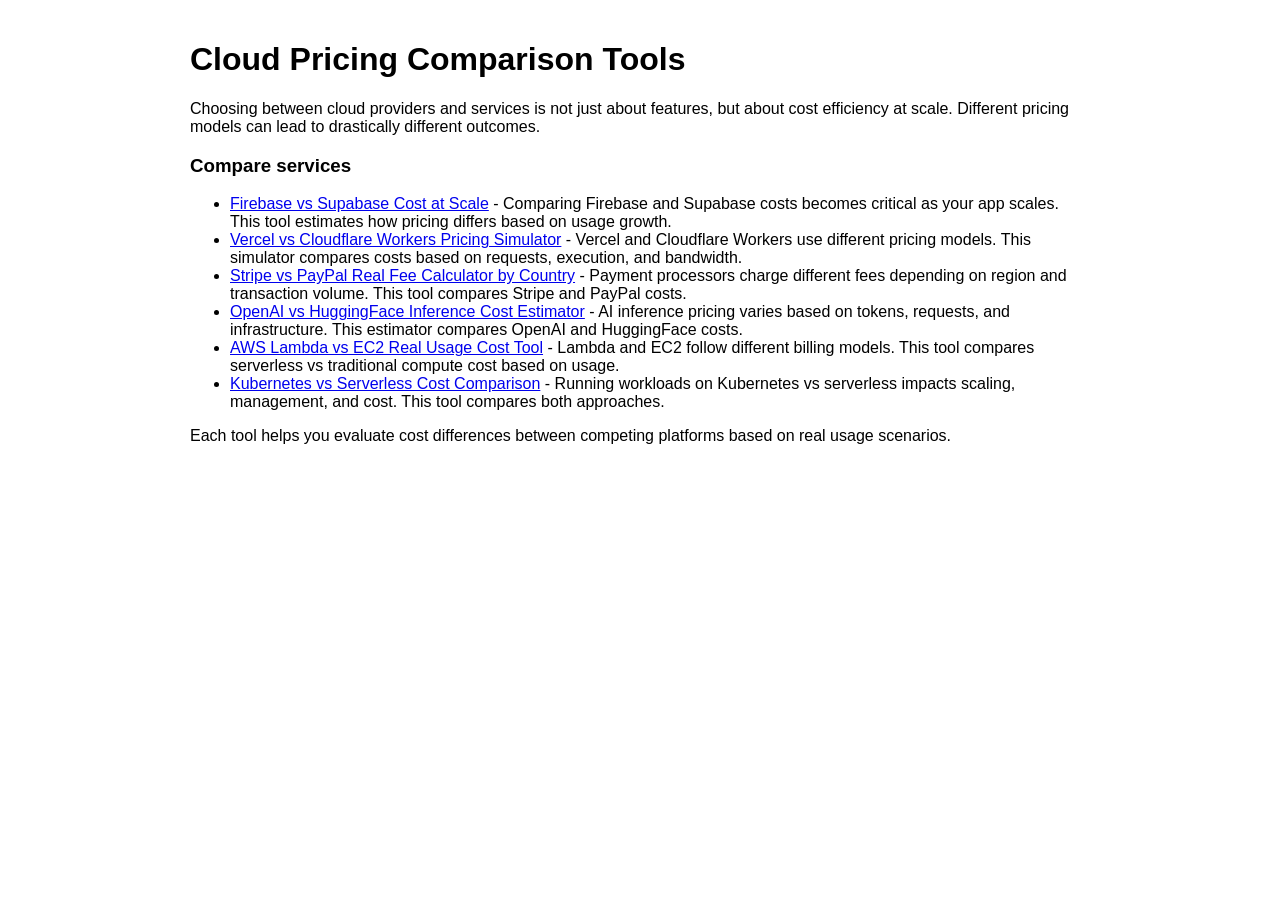
==== index.html @ 3588db32 "Initial commit" ====
<!DOCTYPE html>
<html lang="en">
<head>
<meta charset="UTF-8">
<meta name="google-site-verification" content="PkLa_ViOo6FAHpvh8SacceMb95o9tePRdrqLNBz9X1M" />
<title>Cloud Pricing Comparison Tools</title>
<link rel="stylesheet" href="style.css">
</head>
<body>

<h1>Cloud Pricing Comparison Tools</h1>

<p>Choosing between cloud providers and services is not just about features, but about cost efficiency at scale. Different pricing models can lead to drastically different outcomes.</p>

<h3>Compare services</h3>
<ul>
<li><a href="firebase-vs-supabase/index.html">Firebase vs Supabase Cost at Scale</a> - Comparing Firebase and Supabase costs becomes critical as your app scales. This tool estimates how pricing differs based on usage growth.</li><li><a href="vercel-vs-cloudflare/index.html">Vercel vs Cloudflare Workers Pricing Simulator</a> - Vercel and Cloudflare Workers use different pricing models. This simulator compares costs based on requests, execution, and bandwidth.</li><li><a href="stripe-vs-paypal/index.html">Stripe vs PayPal Real Fee Calculator by Country</a> - Payment processors charge different fees depending on region and transaction volume. This tool compares Stripe and PayPal costs.</li><li><a href="openai-vs-huggingface/index.html">OpenAI vs HuggingFace Inference Cost Estimator</a> - AI inference pricing varies based on tokens, requests, and infrastructure. This estimator compares OpenAI and HuggingFace costs.</li><li><a href="lambda-vs-ec2/index.html">AWS Lambda vs EC2 Real Usage Cost Tool</a> - Lambda and EC2 follow different billing models. This tool compares serverless vs traditional compute cost based on usage.</li><li><a href="kubernetes-vs-serverless/index.html">Kubernetes vs Serverless Cost Comparison</a> - Running workloads on Kubernetes vs serverless impacts scaling, management, and cost. This tool compares both approaches.</li>
</ul>

<p>Each tool helps you evaluate cost differences between competing platforms based on real usage scenarios.</p>

</body>
</html>
---- style.css ----
body{font-family:Arial;padding:20px;max-width:900px;margin:auto;}
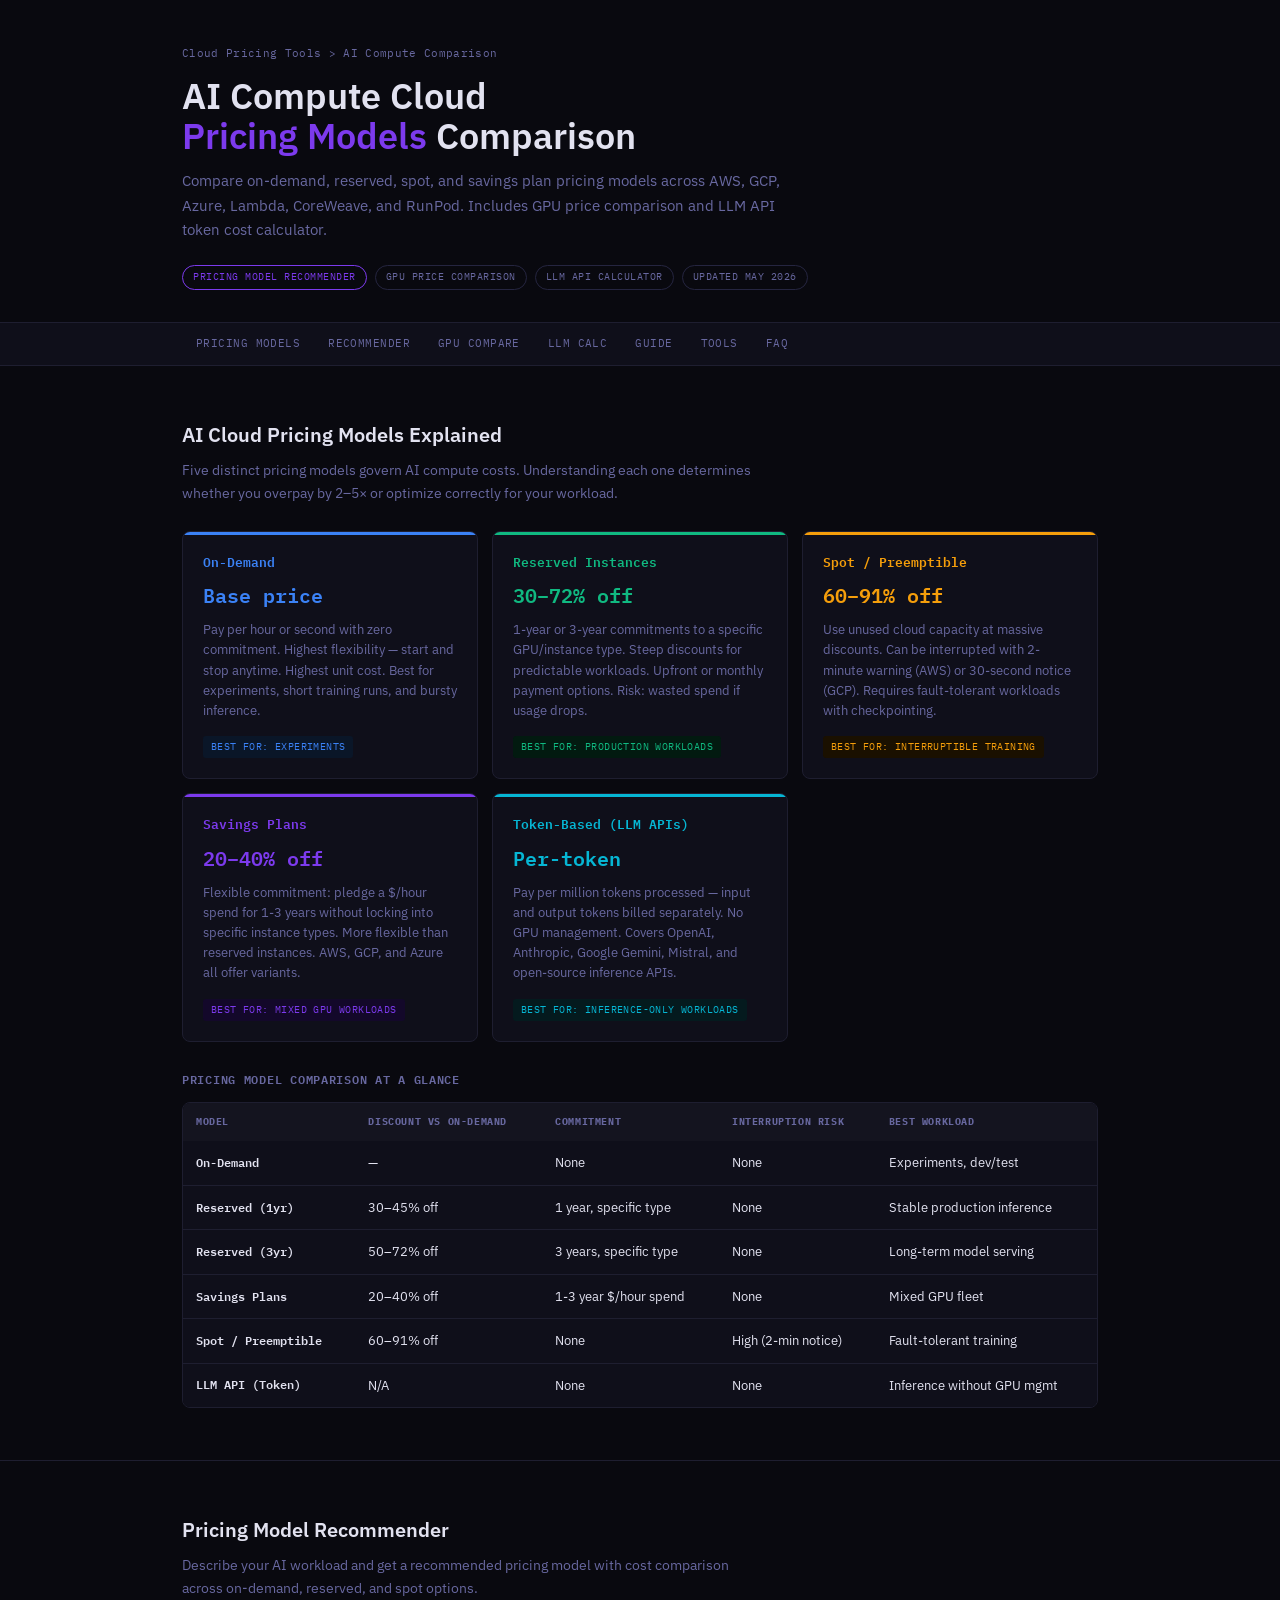
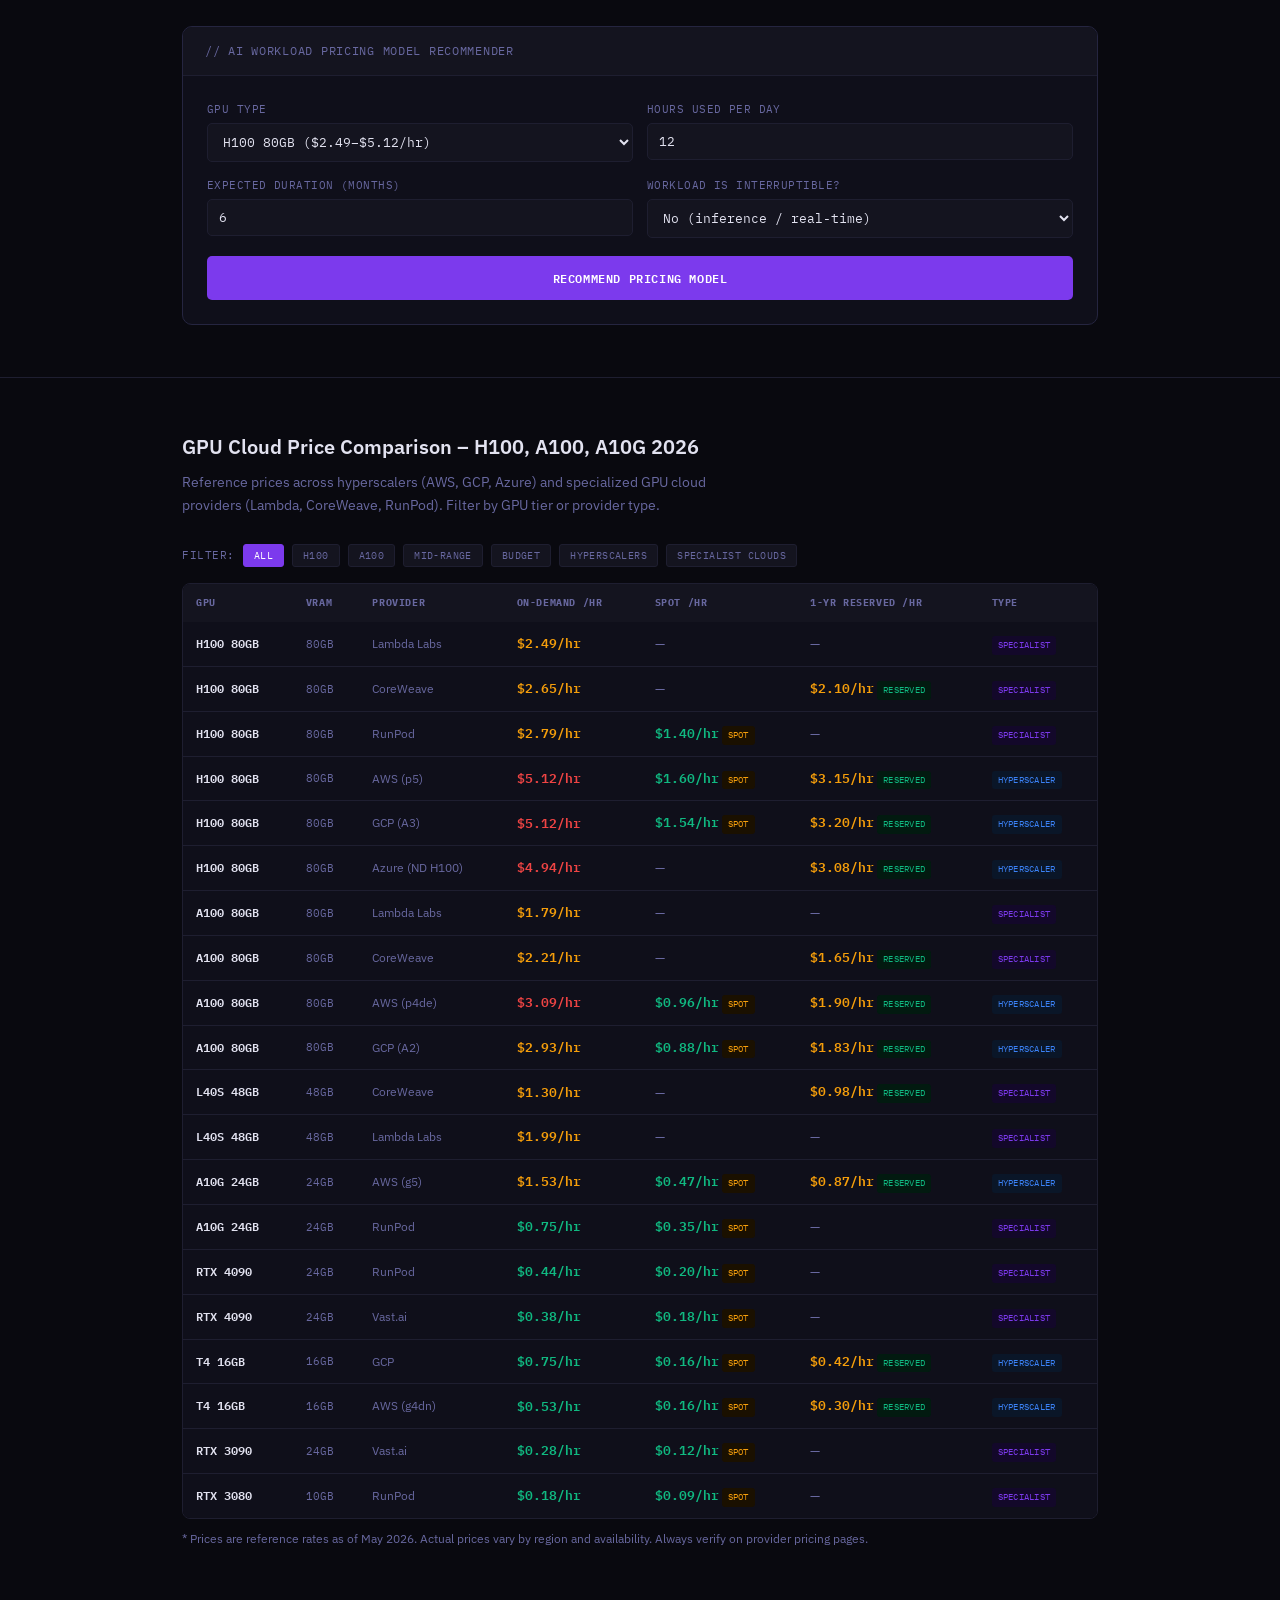
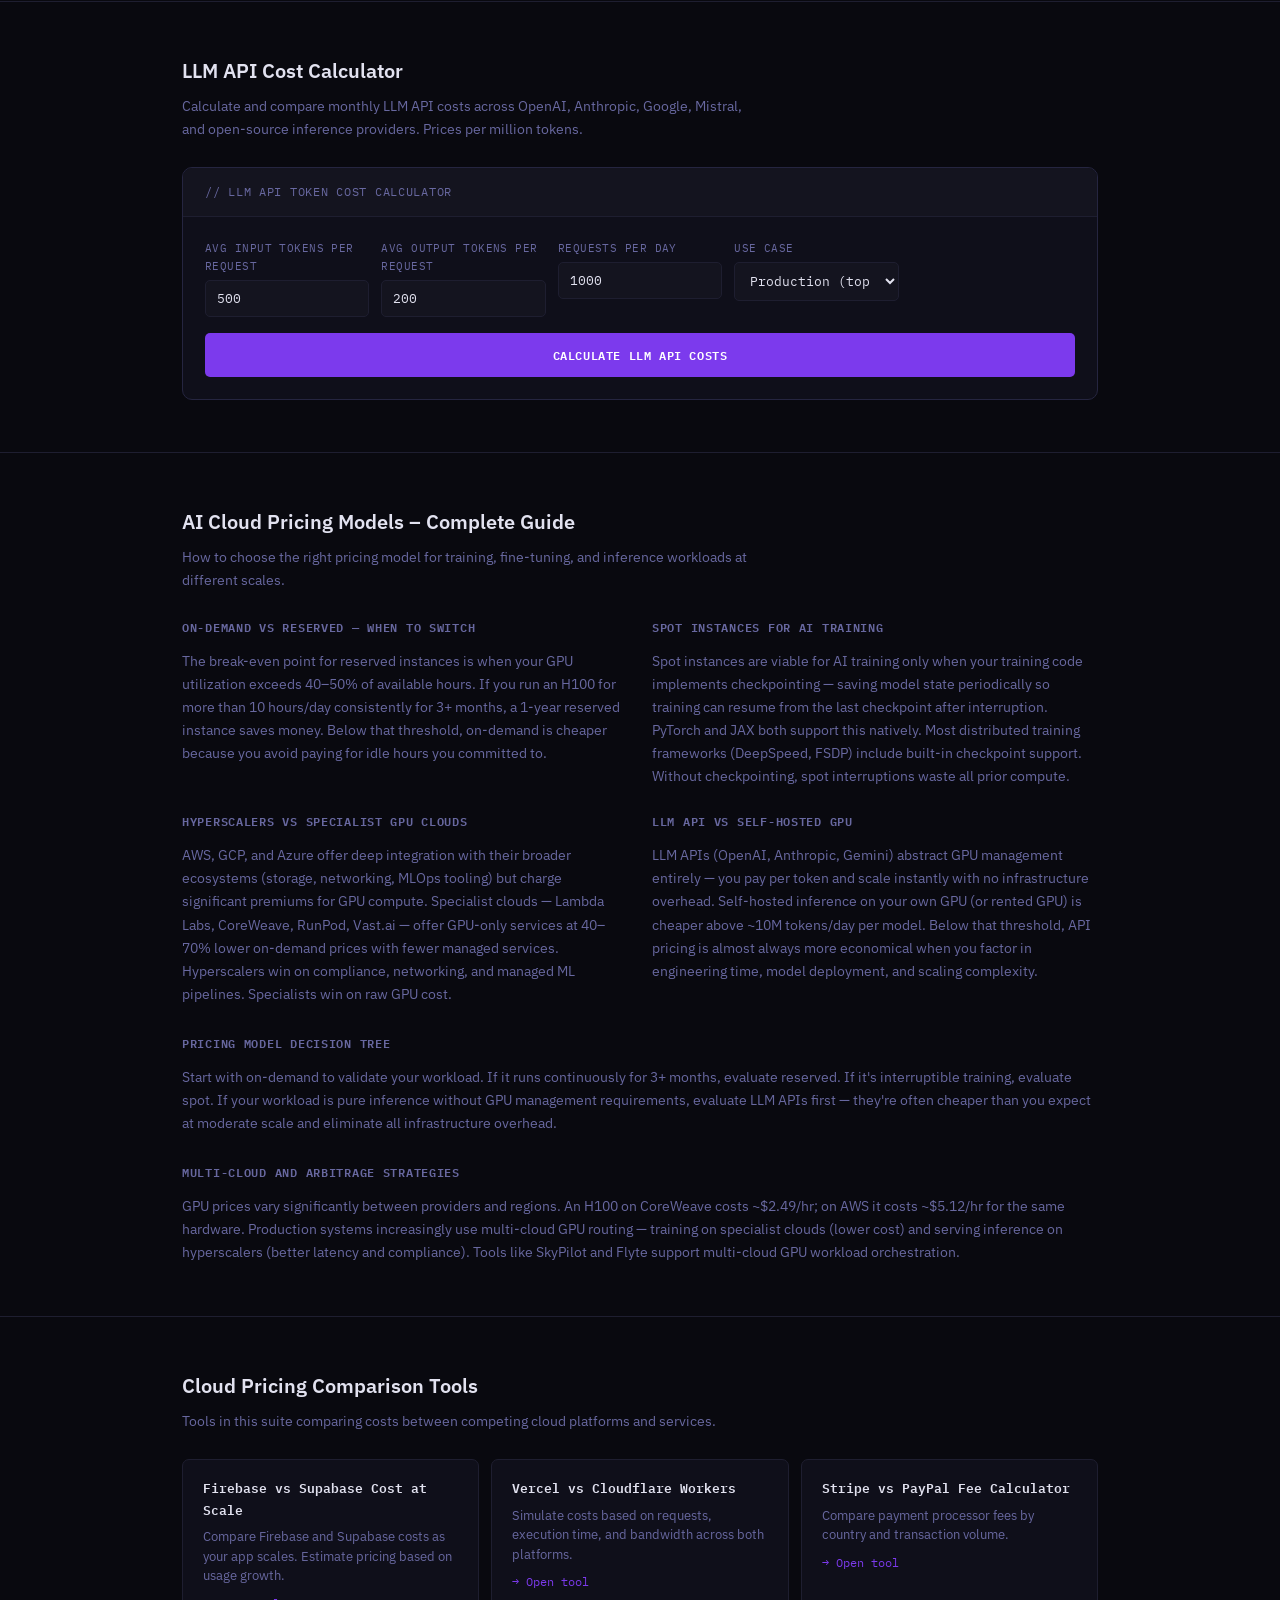
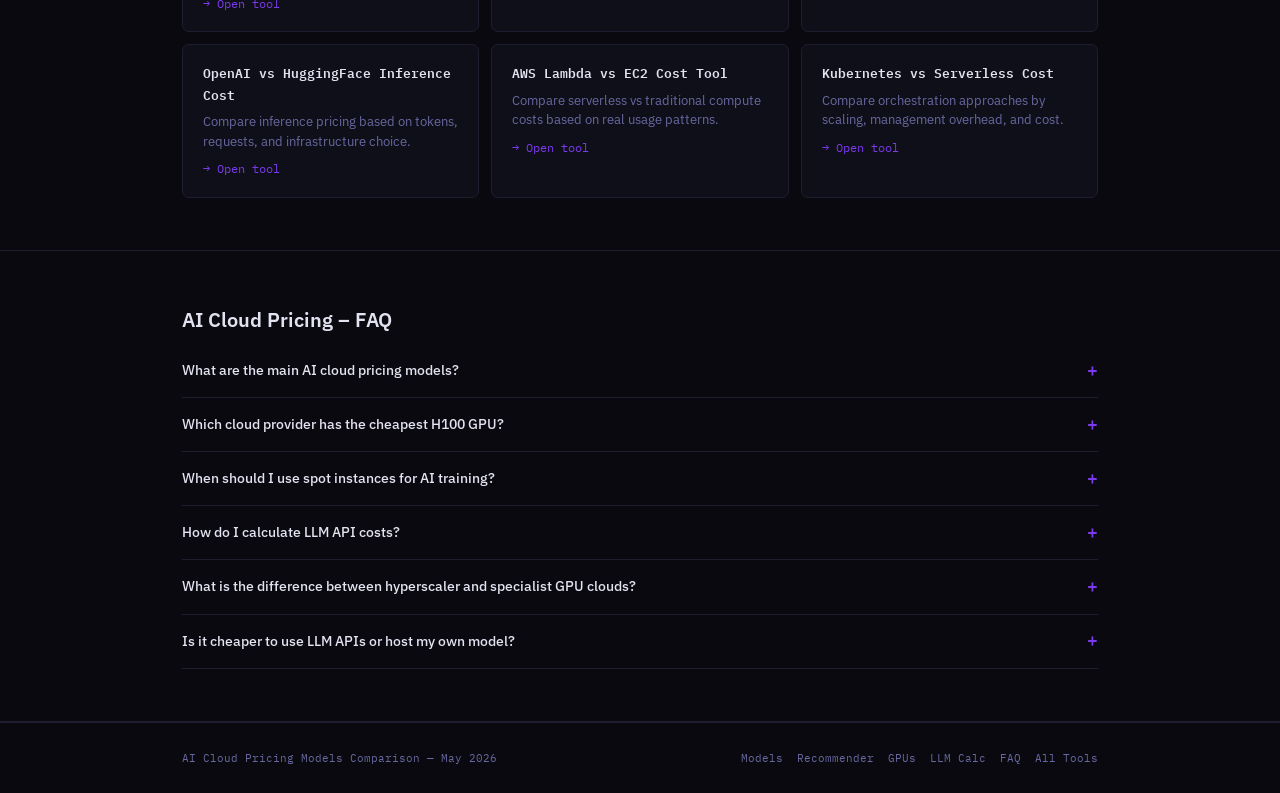
==== commit 213ce692: "Actualizar index.html" ====
--- a/index.html
+++ b/index.html
@@ -2,22 +2,824 @@
 <html lang="en">
 <head>
 <meta charset="UTF-8">
-<meta name="google-site-verification" content="PkLa_ViOo6FAHpvh8SacceMb95o9tePRdrqLNBz9X1M" />
-<title>Cloud Pricing Comparison Tools</title>
-<link rel="stylesheet" href="style.css">
+<meta name="viewport" content="width=device-width, initial-scale=1.0">
+<meta name="google-site-verification" content="uQVQvib9O00oQFIT-tXdnkU3Vh5VSFZw2b3WhCHTCns" />
+<title>AI Cloud Pricing Models Comparison – GPU, LLM API & Compute Cost Guide 2026</title>
+<meta name="description" content="Compare AI cloud pricing models: on-demand vs reserved vs spot instances. GPU pricing comparison across AWS, GCP, Azure, Lambda, CoreWeave and RunPod. Includes LLM API cost calculator.">
+<link rel="canonical" href="https://franrivalbigprojects.github.io/cloud-pricing-tools/">
+
+<meta property="og:title" content="AI Cloud Pricing Models Comparison – GPU & LLM Cost Guide 2026">
+<meta property="og:description" content="Compare AI compute cloud pricing models. GPU cost comparison across providers, LLM API token calculator, and workload pricing model recommender.">
+<meta property="og:type" content="website">
+
+<script type="application/ld+json">
+{
+  "@context": "https://schema.org",
+  "@type": "WebApplication",
+  "name": "AI Cloud Pricing Models Comparison",
+  "description": "Compare AI compute cloud pricing models including on-demand, reserved, spot, and savings plans across AWS, GCP, Azure, and GPU cloud providers.",
+  "url": "https://franrivalbigprojects.github.io/cloud-pricing-tools/",
+  "applicationCategory": "FinanceApplication",
+  "operatingSystem": "Web",
+  "offers": { "@type": "Offer", "price": "0", "priceCurrency": "USD" }
+}
+</script>
+
+<script type="application/ld+json">
+{
+  "@context": "https://schema.org",
+  "@type": "FAQPage",
+  "mainEntity": [
+    {
+      "@type": "Question",
+      "name": "What are the main AI cloud pricing models?",
+      "acceptedAnswer": { "@type": "Answer", "text": "The main AI cloud pricing models are: on-demand (pay per hour with no commitment), reserved instances (1-3 year commitment for 30-72% discount), spot/preemptible instances (cheapest but interruptible, 60-90% discount), and savings plans (flexible commitment for 20-40% discount). For LLM APIs, pricing is per-token: input tokens and output tokens are billed separately." }
+    },
+    {
+      "@type": "Question",
+      "name": "Which cloud provider has the cheapest GPU for AI?",
+      "acceptedAnswer": { "@type": "Answer", "text": "As of 2026, specialized GPU cloud providers like Lambda Labs, RunPod, and CoreWeave typically offer cheaper GPU prices than hyperscalers (AWS, GCP, Azure). An H100 80GB on Lambda Labs costs around $2.49/hr on-demand vs $5.12/hr on AWS. For spot instances, prices can be 60-80% lower but with interruption risk." }
+    },
+    {
+      "@type": "Question",
+      "name": "What is the difference between on-demand and reserved cloud pricing?",
+      "acceptedAnswer": { "@type": "Answer", "text": "On-demand pricing charges per hour with no commitment — highest flexibility, highest cost. Reserved instances require a 1 or 3-year commitment in exchange for 30-72% discounts. Reserved is best for stable, predictable AI workloads running 8+ hours daily. On-demand is better for experimental, bursty, or short-duration training jobs." }
+    }
+  ]
+}
+</script>
+
+<link rel="preconnect" href="https://fonts.googleapis.com">
+<link rel="preconnect" href="https://fonts.gstatic.com" crossorigin>
+<link href="https://fonts.googleapis.com/css2?family=IBM+Plex+Mono:wght@400;600&family=IBM+Plex+Sans:wght@300;400;500;600&display=swap" rel="stylesheet">
+
+<style>
+*, *::before, *::after { box-sizing: border-box; margin: 0; padding: 0; }
+
+:root {
+  --bg: #09090f;
+  --bg2: #0f0f1a;
+  --bg3: #14141f;
+  --border: #1e1e30;
+  --border2: #252540;
+  --text: #e2e2f0;
+  --muted: #6868a0;
+  --accent: #7c3aed;
+  --accent-light: #13082a;
+  --blue: #3b82f6;
+  --blue-dim: #0a1628;
+  --green: #10b981;
+  --green-dim: #021a10;
+  --orange: #f59e0b;
+  --orange-dim: #1a1000;
+  --red: #ef4444;
+  --red-dim: #1a0505;
+  --cyan: #06b6d4;
+  --mono: 'IBM Plex Mono', monospace;
+  --sans: 'IBM Plex Sans', sans-serif;
+}
+
+html { scroll-behavior: smooth; }
+body { background: var(--bg); color: var(--text); font-family: var(--sans); font-size: 15px; line-height: 1.65; }
+.container { max-width: 960px; margin: 0 auto; padding: 0 22px; }
+
+/* HEADER */
+header { padding: 44px 0 32px; border-bottom: 1px solid var(--border); }
+
+.breadcrumb { font-family: var(--mono); font-size: 11px; color: var(--muted); margin-bottom: 14px; letter-spacing: 0.03em; }
+.breadcrumb a { color: var(--muted); text-decoration: none; }
+.breadcrumb a:hover { color: var(--accent); }
+
+h1 { font-family: var(--sans); font-size: clamp(22px, 4vw, 36px); font-weight: 600; line-height: 1.12; margin-bottom: 12px; }
+h1 em { color: var(--accent); font-style: normal; }
+
+.lead { font-size: 15px; color: var(--muted); max-width: 600px; margin-bottom: 22px; }
+
+.header-pills { display: flex; gap: 8px; flex-wrap: wrap; }
+.pill { font-family: var(--mono); font-size: 10px; padding: 3px 10px; border: 1px solid var(--border2); border-radius: 20px; color: var(--muted); text-transform: uppercase; letter-spacing: 0.05em; }
+.pill.hi { border-color: var(--accent); color: var(--accent); }
+
+/* NAV */
+.nav-bar { background: var(--bg2); border-bottom: 1px solid var(--border); position: sticky; top: 0; z-index: 100; }
+.nav-bar .container { display: flex; overflow-x: auto; }
+.nav-bar a { font-family: var(--mono); font-size: 11px; color: var(--muted); text-decoration: none; padding: 11px 14px; white-space: nowrap; border-bottom: 2px solid transparent; text-transform: uppercase; letter-spacing: 0.04em; transition: color 0.15s, border-color 0.15s; }
+.nav-bar a:hover { color: var(--accent); border-bottom-color: var(--accent); }
+
+/* SECTIONS */
+section { padding: 52px 0; border-bottom: 1px solid var(--border); }
+h2 { font-family: var(--sans); font-size: 20px; font-weight: 600; margin-bottom: 8px; }
+.section-lead { color: var(--muted); font-size: 14px; margin-bottom: 26px; max-width: 580px; }
+h3 { font-family: var(--mono); font-size: 12px; font-weight: 600; color: var(--muted); margin: 28px 0 12px; text-transform: uppercase; letter-spacing: 0.06em; }
+p { margin-bottom: 12px; color: var(--muted); font-size: 14px; }
+p:last-child { margin-bottom: 0; }
+
+/* PRICING MODEL CARDS */
+.model-grid { display: grid; grid-template-columns: repeat(auto-fill, minmax(220px, 1fr)); gap: 14px; margin-top: 8px; }
+
+.model-card { background: var(--bg2); border: 1px solid var(--border); border-radius: 8px; padding: 20px; position: relative; overflow: hidden; }
+.model-card::before { content: ''; position: absolute; top: 0; left: 0; right: 0; height: 3px; }
+.model-card.mc-od::before  { background: var(--blue); }
+.model-card.mc-ri::before  { background: var(--green); }
+.model-card.mc-sp::before  { background: var(--orange); }
+.model-card.mc-sv::before  { background: var(--accent); }
+.model-card.mc-tok::before { background: var(--cyan); }
+
+.model-name { font-family: var(--mono); font-size: 13px; font-weight: 600; margin-bottom: 6px; }
+.model-name.blue   { color: var(--blue); }
+.model-name.green  { color: var(--green); }
+.model-name.orange { color: var(--orange); }
+.model-name.purple { color: var(--accent); }
+.model-name.cyan   { color: var(--cyan); }
+
+.model-discount { font-family: var(--mono); font-size: 20px; font-weight: 600; margin-bottom: 8px; }
+.model-desc { font-size: 13px; color: var(--muted); line-height: 1.55; margin-bottom: 12px; }
+.model-best { font-family: var(--mono); font-size: 10px; padding: 3px 8px; border-radius: 3px; text-transform: uppercase; letter-spacing: 0.04em; display: inline-block; }
+.mb-blue   { background: var(--blue-dim);   color: var(--blue); }
+.mb-green  { background: var(--green-dim);  color: var(--green); }
+.mb-orange { background: var(--orange-dim); color: var(--orange); }
+.mb-purple { background: var(--accent-light); color: var(--accent); }
+.mb-cyan   { background: #041a1e; color: var(--cyan); }
+
+/* RECOMMENDER TOOL */
+.recommender { background: var(--bg2); border: 1px solid var(--border2); border-radius: 10px; overflow: hidden; }
+.rec-head { background: var(--bg3); border-bottom: 1px solid var(--border); padding: 14px 22px; font-family: var(--mono); font-size: 12px; color: var(--muted); text-transform: uppercase; letter-spacing: 0.06em; }
+.rec-body { padding: 24px; }
+
+.rec-grid { display: grid; grid-template-columns: 1fr 1fr; gap: 14px; margin-bottom: 18px; }
+
+.field label { display: block; font-family: var(--mono); font-size: 11px; color: var(--muted); text-transform: uppercase; letter-spacing: 0.04em; margin-bottom: 5px; }
+.field input, .field select { width: 100%; background: var(--bg3); border: 1px solid var(--border); color: var(--text); font-family: var(--mono); font-size: 13px; padding: 9px 11px; border-radius: 5px; outline: none; transition: border-color 0.2s; }
+.field input:focus, .field select:focus { border-color: var(--accent); }
+.field input::placeholder { color: var(--muted); }
+
+.rec-btn { width: 100%; background: var(--accent); color: #fff; border: none; font-family: var(--mono); font-size: 12px; font-weight: 600; padding: 12px; border-radius: 5px; cursor: pointer; text-transform: uppercase; letter-spacing: 0.05em; transition: opacity 0.2s; }
+.rec-btn:hover { opacity: 0.85; }
+
+.rec-result { display: none; margin-top: 20px; border-top: 1px solid var(--border); padding-top: 20px; }
+.rec-result.visible { display: block; }
+
+.rec-winner { background: var(--bg3); border: 1px solid var(--border2); border-radius: 8px; padding: 18px; margin-bottom: 16px; }
+.rec-winner-label { font-family: var(--mono); font-size: 10px; color: var(--muted); text-transform: uppercase; letter-spacing: 0.06em; margin-bottom: 6px; }
+.rec-winner-model { font-family: var(--mono); font-size: 18px; font-weight: 600; color: var(--accent); margin-bottom: 4px; }
+.rec-winner-reason { font-size: 13px; color: var(--muted); line-height: 1.55; }
+
+.rec-compare { display: grid; grid-template-columns: repeat(auto-fill, minmax(180px, 1fr)); gap: 10px; }
+
+.rec-option { background: var(--bg3); border: 1px solid var(--border); border-radius: 6px; padding: 14px; }
+.rec-option.winner { border-color: var(--accent); }
+.rec-option-name { font-family: var(--mono); font-size: 11px; font-weight: 600; color: var(--muted); text-transform: uppercase; letter-spacing: 0.04em; margin-bottom: 4px; }
+.rec-option-cost { font-family: var(--mono); font-size: 18px; font-weight: 600; margin-bottom: 2px; }
+.rec-option-cost.best  { color: var(--green); }
+.rec-option-cost.mid   { color: var(--orange); }
+.rec-option-cost.worst { color: var(--red); }
+.rec-option-note { font-size: 11px; color: var(--muted); }
+
+/* GPU COMPARISON TABLE */
+.filter-row { display: flex; gap: 8px; flex-wrap: wrap; margin-bottom: 16px; align-items: center; }
+.filter-label { font-family: var(--mono); font-size: 11px; color: var(--muted); text-transform: uppercase; letter-spacing: 0.05em; }
+.fbtn { font-family: var(--mono); font-size: 10px; padding: 4px 10px; border: 1px solid var(--border); border-radius: 3px; background: var(--bg3); color: var(--muted); cursor: pointer; text-transform: uppercase; letter-spacing: 0.04em; transition: all 0.15s; }
+.fbtn:hover, .fbtn.active { background: var(--accent); border-color: var(--accent); color: #fff; }
+
+.gpu-table-wrap { overflow-x: auto; border: 1px solid var(--border); border-radius: 8px; }
+table { width: 100%; border-collapse: collapse; background: var(--bg2); font-size: 13px; }
+thead { background: var(--bg3); }
+thead th { font-family: var(--mono); font-size: 10px; text-transform: uppercase; letter-spacing: 0.06em; padding: 11px 13px; text-align: left; color: var(--muted); white-space: nowrap; }
+tbody tr { border-bottom: 1px solid var(--border); transition: background 0.1s; }
+tbody tr:last-child { border-bottom: none; }
+tbody tr:hover { background: var(--bg3); }
+tbody tr[data-hidden] { display: none; }
+tbody td { padding: 11px 13px; vertical-align: middle; }
+.td-gpu { font-family: var(--mono); font-size: 12px; font-weight: 600; color: var(--text); }
+.td-vram { font-family: var(--mono); font-size: 11px; color: var(--muted); }
+.td-provider { font-size: 12px; color: var(--muted); }
+.td-price { font-family: var(--mono); font-size: 13px; font-weight: 600; }
+.price-low  { color: var(--green); }
+.price-mid  { color: var(--orange); }
+.price-high { color: var(--red); }
+
+.tag { display: inline-block; font-family: var(--mono); font-size: 9px; padding: 2px 6px; border-radius: 3px; text-transform: uppercase; letter-spacing: 0.03em; }
+.tag-hyper  { background: #0a1628; color: var(--blue); }
+.tag-spec   { background: var(--accent-light); color: var(--accent); }
+.tag-spot   { background: var(--orange-dim); color: var(--orange); }
+.tag-res    { background: var(--green-dim); color: var(--green); }
+
+/* LLM CALC */
+.llm-calc { background: var(--bg2); border: 1px solid var(--border2); border-radius: 10px; overflow: hidden; }
+.llm-head { background: var(--bg3); border-bottom: var(--border) 1px solid; padding: 14px 22px; font-family: var(--mono); font-size: 12px; color: var(--muted); text-transform: uppercase; letter-spacing: 0.06em; }
+.llm-body { padding: 22px; }
+
+.llm-grid { display: grid; grid-template-columns: repeat(auto-fill, minmax(160px, 1fr)); gap: 12px; margin-bottom: 16px; }
+
+.llm-result { display: none; margin-top: 18px; border-top: 1px solid var(--border); padding-top: 18px; }
+.llm-result.visible { display: block; }
+.llm-result-title { font-family: var(--mono); font-size: 11px; color: var(--muted); text-transform: uppercase; letter-spacing: 0.06em; margin-bottom: 14px; }
+
+.llm-provider-grid { display: grid; grid-template-columns: repeat(auto-fill, minmax(200px, 1fr)); gap: 10px; }
+
+.llm-provider-card { background: var(--bg3); border: 1px solid var(--border); border-radius: 6px; padding: 14px 16px; }
+.llm-provider-card.cheapest { border-color: var(--green); }
+.llm-prov-name { font-family: var(--mono); font-size: 12px; font-weight: 600; color: var(--text); margin-bottom: 4px; }
+.llm-prov-model { font-size: 11px; color: var(--muted); margin-bottom: 8px; }
+.llm-prov-cost { font-family: var(--mono); font-size: 20px; font-weight: 600; margin-bottom: 2px; }
+.llm-prov-cost.best  { color: var(--green); }
+.llm-prov-cost.mid   { color: var(--orange); }
+.llm-prov-cost.worst { color: var(--red); }
+.llm-prov-breakdown { font-size: 11px; color: var(--muted); }
+
+/* COMPARISON SECTION TOOLS */
+.comp-tools { display: grid; grid-template-columns: repeat(auto-fill, minmax(260px, 1fr)); gap: 12px; margin-top: 8px; }
+.comp-tool-card { background: var(--bg2); border: 1px solid var(--border); border-radius: 7px; padding: 18px 20px; text-decoration: none; display: block; transition: border-color 0.15s; }
+.comp-tool-card:hover { border-color: var(--accent); }
+.ct-title { font-family: var(--mono); font-size: 13px; font-weight: 600; color: var(--text); margin-bottom: 6px; }
+.ct-desc { font-size: 13px; color: var(--muted); line-height: 1.5; }
+.ct-arrow { color: var(--accent); font-family: var(--mono); font-size: 12px; margin-top: 8px; display: block; }
+
+/* FAQ */
+.faq-item { border-bottom: 1px solid var(--border); }
+.faq-q { display: flex; justify-content: space-between; align-items: center; gap: 12px; padding: 15px 0; cursor: pointer; font-size: 14px; font-weight: 500; user-select: none; color: var(--text); }
+.faq-toggle { font-family: var(--mono); font-size: 18px; color: var(--accent); flex-shrink: 0; transition: transform 0.2s; line-height: 1; }
+.faq-item.open .faq-toggle { transform: rotate(45deg); }
+.faq-a { max-height: 0; overflow: hidden; transition: max-height 0.3s ease, padding 0.3s; font-size: 14px; color: var(--muted); line-height: 1.7; }
+.faq-item.open .faq-a { max-height: 500px; padding-bottom: 16px; }
+
+/* INFO BLOCKS */
+.info-grid { display: grid; grid-template-columns: 1fr 1fr; gap: 24px; margin-top: 16px; }
+.info-block h3 { margin-top: 0; }
+
+/* FOOTER */
+footer { border-top: 1px solid var(--border); padding: 26px 0; font-family: var(--mono); font-size: 11px; color: var(--muted); }
+footer .container { display: flex; justify-content: space-between; align-items: center; flex-wrap: wrap; gap: 12px; }
+footer nav { display: flex; gap: 14px; flex-wrap: wrap; }
+footer nav a { color: var(--muted); text-decoration: none; }
+footer nav a:hover { color: var(--accent); }
+
+@media (max-width: 600px) {
+  .rec-grid { grid-template-columns: 1fr; }
+  .info-grid { grid-template-columns: 1fr; }
+  footer .container { flex-direction: column; }
+}
+</style>
 </head>
+
 <body>
 
-<h1>Cloud Pricing Comparison Tools</h1>
-
-<p>Choosing between cloud providers and services is not just about features, but about cost efficiency at scale. Different pricing models can lead to drastically different outcomes.</p>
-
-<h3>Compare services</h3>
-<ul>
-<li><a href="firebase-vs-supabase/index.html">Firebase vs Supabase Cost at Scale</a> - Comparing Firebase and Supabase costs becomes critical as your app scales. This tool estimates how pricing differs based on usage growth.</li><li><a href="vercel-vs-cloudflare/index.html">Vercel vs Cloudflare Workers Pricing Simulator</a> - Vercel and Cloudflare Workers use different pricing models. This simulator compares costs based on requests, execution, and bandwidth.</li><li><a href="stripe-vs-paypal/index.html">Stripe vs PayPal Real Fee Calculator by Country</a> - Payment processors charge different fees depending on region and transaction volume. This tool compares Stripe and PayPal costs.</li><li><a href="openai-vs-huggingface/index.html">OpenAI vs HuggingFace Inference Cost Estimator</a> - AI inference pricing varies based on tokens, requests, and infrastructure. This estimator compares OpenAI and HuggingFace costs.</li><li><a href="lambda-vs-ec2/index.html">AWS Lambda vs EC2 Real Usage Cost Tool</a> - Lambda and EC2 follow different billing models. This tool compares serverless vs traditional compute cost based on usage.</li><li><a href="kubernetes-vs-serverless/index.html">Kubernetes vs Serverless Cost Comparison</a> - Running workloads on Kubernetes vs serverless impacts scaling, management, and cost. This tool compares both approaches.</li>
-</ul>
-
-<p>Each tool helps you evaluate cost differences between competing platforms based on real usage scenarios.</p>
-
+<header>
+  <div class="container">
+    <p class="breadcrumb"><a href="index.html">Cloud Pricing Tools</a> &gt; AI Compute Comparison</p>
+    <h1>AI Compute Cloud<br><em>Pricing Models</em> Comparison</h1>
+    <p class="lead">Compare on-demand, reserved, spot, and savings plan pricing models across AWS, GCP, Azure, Lambda, CoreWeave, and RunPod. Includes GPU price comparison and LLM API token cost calculator.</p>
+    <div class="header-pills">
+      <span class="pill hi">Pricing model recommender</span>
+      <span class="pill">GPU price comparison</span>
+      <span class="pill">LLM API calculator</span>
+      <span class="pill">Updated May 2026</span>
+    </div>
+  </div>
+</header>
+
+<nav class="nav-bar" aria-label="Page sections">
+  <div class="container">
+    <a href="#models">Pricing Models</a>
+    <a href="#recommender">Recommender</a>
+    <a href="#gpu-compare">GPU Compare</a>
+    <a href="#llm-calc">LLM Calc</a>
+    <a href="#guide">Guide</a>
+    <a href="#tools">Tools</a>
+    <a href="#faq">FAQ</a>
+  </div>
+</nav>
+
+<!-- PRICING MODELS -->
+<section id="models">
+  <div class="container">
+    <h2>AI Cloud Pricing Models Explained</h2>
+    <p class="section-lead">Five distinct pricing models govern AI compute costs. Understanding each one determines whether you overpay by 2–5× or optimize correctly for your workload.</p>
+
+    <div class="model-grid">
+      <div class="model-card mc-od">
+        <div class="model-name blue">On-Demand</div>
+        <div class="model-discount" style="color:var(--blue)">Base price</div>
+        <div class="model-desc">Pay per hour or second with zero commitment. Highest flexibility — start and stop anytime. Highest unit cost. Best for experiments, short training runs, and bursty inference.</div>
+        <span class="model-best mb-blue">Best for: Experiments</span>
+      </div>
+
+      <div class="model-card mc-ri">
+        <div class="model-name green">Reserved Instances</div>
+        <div class="model-discount" style="color:var(--green)">30–72% off</div>
+        <div class="model-desc">1-year or 3-year commitments to a specific GPU/instance type. Steep discounts for predictable workloads. Upfront or monthly payment options. Risk: wasted spend if usage drops.</div>
+        <span class="model-best mb-green">Best for: Production workloads</span>
+      </div>
+
+      <div class="model-card mc-sp">
+        <div class="model-name orange">Spot / Preemptible</div>
+        <div class="model-discount" style="color:var(--orange)">60–91% off</div>
+        <div class="model-desc">Use unused cloud capacity at massive discounts. Can be interrupted with 2-minute warning (AWS) or 30-second notice (GCP). Requires fault-tolerant workloads with checkpointing.</div>
+        <span class="model-best mb-orange">Best for: Interruptible training</span>
+      </div>
+
+      <div class="model-card mc-sv">
+        <div class="model-name purple">Savings Plans</div>
+        <div class="model-discount" style="color:var(--accent)">20–40% off</div>
+        <div class="model-desc">Flexible commitment: pledge a $/hour spend for 1-3 years without locking into specific instance types. More flexible than reserved instances. AWS, GCP, and Azure all offer variants.</div>
+        <span class="model-best mb-purple">Best for: Mixed GPU workloads</span>
+      </div>
+
+      <div class="model-card mc-tok">
+        <div class="model-name cyan">Token-Based (LLM APIs)</div>
+        <div class="model-discount" style="color:var(--cyan)">Per-token</div>
+        <div class="model-desc">Pay per million tokens processed — input and output tokens billed separately. No GPU management. Covers OpenAI, Anthropic, Google Gemini, Mistral, and open-source inference APIs.</div>
+        <span class="model-best mb-cyan">Best for: Inference-only workloads</span>
+      </div>
+    </div>
+
+    <h3>Pricing model comparison at a glance</h3>
+    <div class="gpu-table-wrap">
+      <table>
+        <thead>
+          <tr><th>Model</th><th>Discount vs On-Demand</th><th>Commitment</th><th>Interruption Risk</th><th>Best Workload</th></tr>
+        </thead>
+        <tbody>
+          <tr><td class="td-gpu">On-Demand</td><td>—</td><td>None</td><td>None</td><td>Experiments, dev/test</td></tr>
+          <tr><td class="td-gpu">Reserved (1yr)</td><td>30–45% off</td><td>1 year, specific type</td><td>None</td><td>Stable production inference</td></tr>
+          <tr><td class="td-gpu">Reserved (3yr)</td><td>50–72% off</td><td>3 years, specific type</td><td>None</td><td>Long-term model serving</td></tr>
+          <tr><td class="td-gpu">Savings Plans</td><td>20–40% off</td><td>1-3 year $/hour spend</td><td>None</td><td>Mixed GPU fleet</td></tr>
+          <tr><td class="td-gpu">Spot / Preemptible</td><td>60–91% off</td><td>None</td><td>High (2-min notice)</td><td>Fault-tolerant training</td></tr>
+          <tr><td class="td-gpu">LLM API (Token)</td><td>N/A</td><td>None</td><td>None</td><td>Inference without GPU mgmt</td></tr>
+        </tbody>
+      </table>
+    </div>
+  </div>
+</section>
+
+<!-- RECOMMENDER -->
+<section id="recommender">
+  <div class="container">
+    <h2>Pricing Model Recommender</h2>
+    <p class="section-lead">Describe your AI workload and get a recommended pricing model with cost comparison across on-demand, reserved, and spot options.</p>
+
+    <div class="recommender">
+      <div class="rec-head">// AI Workload Pricing Model Recommender</div>
+      <div class="rec-body">
+        <div class="rec-grid">
+          <div class="field">
+            <label for="r-gpu">GPU type</label>
+            <select id="r-gpu">
+              <option value="h100">H100 80GB ($2.49–$5.12/hr)</option>
+              <option value="a100">A100 80GB ($1.79–$3.09/hr)</option>
+              <option value="a10g">A10G 24GB ($0.75–$1.53/hr)</option>
+              <option value="l40s">L40S 48GB ($1.30–$2.80/hr)</option>
+              <option value="rtx4090">RTX 4090 24GB ($0.44–$0.89/hr)</option>
+              <option value="t4">T4 16GB ($0.35–$0.75/hr)</option>
+            </select>
+          </div>
+          <div class="field">
+            <label for="r-hours">Hours used per day</label>
+            <input type="number" id="r-hours" placeholder="12" min="0.5" max="24" step="0.5" value="12">
+          </div>
+          <div class="field">
+            <label for="r-months">Expected duration (months)</label>
+            <input type="number" id="r-months" placeholder="6" min="1" max="36" step="1" value="6">
+          </div>
+          <div class="field">
+            <label for="r-interruptible">Workload is interruptible?</label>
+            <select id="r-interruptible">
+              <option value="yes">Yes (training with checkpoints)</option>
+              <option value="no" selected>No (inference / real-time)</option>
+            </select>
+          </div>
+        </div>
+        <button class="rec-btn" onclick="runRecommender()">Recommend Pricing Model</button>
+
+        <div class="rec-result" id="rec-result">
+          <div class="rec-winner" id="rec-winner"></div>
+          <div class="rec-compare" id="rec-compare"></div>
+        </div>
+      </div>
+    </div>
+  </div>
+</section>
+
+<!-- GPU COMPARISON -->
+<section id="gpu-compare">
+  <div class="container">
+    <h2>GPU Cloud Price Comparison – H100, A100, A10G 2026</h2>
+    <p class="section-lead">Reference prices across hyperscalers (AWS, GCP, Azure) and specialized GPU cloud providers (Lambda, CoreWeave, RunPod). Filter by GPU tier or provider type.</p>
+
+    <div class="filter-row">
+      <span class="filter-label">Filter:</span>
+      <button class="fbtn active" onclick="filterGPU('all', this)">All</button>
+      <button class="fbtn" onclick="filterGPU('h100', this)">H100</button>
+      <button class="fbtn" onclick="filterGPU('a100', this)">A100</button>
+      <button class="fbtn" onclick="filterGPU('mid', this)">Mid-Range</button>
+      <button class="fbtn" onclick="filterGPU('budget', this)">Budget</button>
+      <button class="fbtn" onclick="filterGPU('hyperscaler', this)">Hyperscalers</button>
+      <button class="fbtn" onclick="filterGPU('specialist', this)">Specialist Clouds</button>
+    </div>
+
+    <div class="gpu-table-wrap">
+      <table>
+        <thead>
+          <tr><th>GPU</th><th>VRAM</th><th>Provider</th><th>On-Demand /hr</th><th>Spot /hr</th><th>1-yr Reserved /hr</th><th>Type</th></tr>
+        </thead>
+        <tbody id="gpu-tbody">
+          <!-- injected by JS -->
+        </tbody>
+      </table>
+    </div>
+    <p style="font-size:12px; color:var(--muted); margin-top:10px;">* Prices are reference rates as of May 2026. Actual prices vary by region and availability. Always verify on provider pricing pages.</p>
+  </div>
+</section>
+
+<!-- LLM API CALCULATOR -->
+<section id="llm-calc">
+  <div class="container">
+    <h2>LLM API Cost Calculator</h2>
+    <p class="section-lead">Calculate and compare monthly LLM API costs across OpenAI, Anthropic, Google, Mistral, and open-source inference providers. Prices per million tokens.</p>
+
+    <div class="llm-calc">
+      <div class="llm-head">// LLM API Token Cost Calculator</div>
+      <div class="llm-body">
+        <div class="llm-grid">
+          <div class="field">
+            <label for="llm-input-tok">Avg input tokens per request</label>
+            <input type="number" id="llm-input-tok" placeholder="500" min="0" value="500">
+          </div>
+          <div class="field">
+            <label for="llm-output-tok">Avg output tokens per request</label>
+            <input type="number" id="llm-output-tok" placeholder="200" min="0" value="200">
+          </div>
+          <div class="field">
+            <label for="llm-req-day">Requests per day</label>
+            <input type="number" id="llm-req-day" placeholder="1000" min="0" value="1000">
+          </div>
+          <div class="field">
+            <label for="llm-tier">Use case</label>
+            <select id="llm-tier">
+              <option value="production">Production (top models)</option>
+              <option value="cost">Cost-optimized (mid models)</option>
+              <option value="budget">Budget (small/OSS models)</option>
+            </select>
+          </div>
+        </div>
+        <button class="rec-btn" onclick="calcLLM()">Calculate LLM API Costs</button>
+        <div class="llm-result" id="llm-result"></div>
+      </div>
+    </div>
+  </div>
+</section>
+
+<!-- GUIDE -->
+<section id="guide">
+  <div class="container">
+    <h2>AI Cloud Pricing Models – Complete Guide</h2>
+    <p class="section-lead">How to choose the right pricing model for training, fine-tuning, and inference workloads at different scales.</p>
+
+    <div class="info-grid">
+      <div class="info-block">
+        <h3>On-demand vs reserved — when to switch</h3>
+        <p>The break-even point for reserved instances is when your GPU utilization exceeds 40–50% of available hours. If you run an H100 for more than 10 hours/day consistently for 3+ months, a 1-year reserved instance saves money. Below that threshold, on-demand is cheaper because you avoid paying for idle hours you committed to.</p>
+      </div>
+      <div class="info-block">
+        <h3>Spot instances for AI training</h3>
+        <p>Spot instances are viable for AI training only when your training code implements checkpointing — saving model state periodically so training can resume from the last checkpoint after interruption. PyTorch and JAX both support this natively. Most distributed training frameworks (DeepSpeed, FSDP) include built-in checkpoint support. Without checkpointing, spot interruptions waste all prior compute.</p>
+      </div>
+      <div class="info-block">
+        <h3>Hyperscalers vs specialist GPU clouds</h3>
+        <p>AWS, GCP, and Azure offer deep integration with their broader ecosystems (storage, networking, MLOps tooling) but charge significant premiums for GPU compute. Specialist clouds — Lambda Labs, CoreWeave, RunPod, Vast.ai — offer GPU-only services at 40–70% lower on-demand prices with fewer managed services. Hyperscalers win on compliance, networking, and managed ML pipelines. Specialists win on raw GPU cost.</p>
+      </div>
+      <div class="info-block">
+        <h3>LLM API vs self-hosted GPU</h3>
+        <p>LLM APIs (OpenAI, Anthropic, Gemini) abstract GPU management entirely — you pay per token and scale instantly with no infrastructure overhead. Self-hosted inference on your own GPU (or rented GPU) is cheaper above ~10M tokens/day per model. Below that threshold, API pricing is almost always more economical when you factor in engineering time, model deployment, and scaling complexity.</p>
+      </div>
+    </div>
+
+    <h3>Pricing model decision tree</h3>
+    <p>Start with on-demand to validate your workload. If it runs continuously for 3+ months, evaluate reserved. If it's interruptible training, evaluate spot. If your workload is pure inference without GPU management requirements, evaluate LLM APIs first — they're often cheaper than you expect at moderate scale and eliminate all infrastructure overhead.</p>
+
+    <h3>Multi-cloud and arbitrage strategies</h3>
+    <p>GPU prices vary significantly between providers and regions. An H100 on CoreWeave costs ~$2.49/hr; on AWS it costs ~$5.12/hr for the same hardware. Production systems increasingly use multi-cloud GPU routing — training on specialist clouds (lower cost) and serving inference on hyperscalers (better latency and compliance). Tools like SkyPilot and Flyte support multi-cloud GPU workload orchestration.</p>
+  </div>
+</section>
+
+<!-- OTHER TOOLS -->
+<section id="tools">
+  <div class="container">
+    <h2>Cloud Pricing Comparison Tools</h2>
+    <p class="section-lead">Tools in this suite comparing costs between competing cloud platforms and services.</p>
+
+    <div class="comp-tools">
+      <a href="firebase-vs-supabase/index.html" class="comp-tool-card">
+        <div class="ct-title">Firebase vs Supabase Cost at Scale</div>
+        <div class="ct-desc">Compare Firebase and Supabase costs as your app scales. Estimate pricing based on usage growth.</div>
+        <span class="ct-arrow">→ Open tool</span>
+      </a>
+      <a href="vercel-vs-cloudflare/index.html" class="comp-tool-card">
+        <div class="ct-title">Vercel vs Cloudflare Workers</div>
+        <div class="ct-desc">Simulate costs based on requests, execution time, and bandwidth across both platforms.</div>
+        <span class="ct-arrow">→ Open tool</span>
+      </a>
+      <a href="stripe-vs-paypal/index.html" class="comp-tool-card">
+        <div class="ct-title">Stripe vs PayPal Fee Calculator</div>
+        <div class="ct-desc">Compare payment processor fees by country and transaction volume.</div>
+        <span class="ct-arrow">→ Open tool</span>
+      </a>
+      <a href="openai-vs-huggingface/index.html" class="comp-tool-card">
+        <div class="ct-title">OpenAI vs HuggingFace Inference Cost</div>
+        <div class="ct-desc">Compare inference pricing based on tokens, requests, and infrastructure choice.</div>
+        <span class="ct-arrow">→ Open tool</span>
+      </a>
+      <a href="lambda-vs-ec2/index.html" class="comp-tool-card">
+        <div class="ct-title">AWS Lambda vs EC2 Cost Tool</div>
+        <div class="ct-desc">Compare serverless vs traditional compute costs based on real usage patterns.</div>
+        <span class="ct-arrow">→ Open tool</span>
+      </a>
+      <a href="kubernetes-vs-serverless/index.html" class="comp-tool-card">
+        <div class="ct-title">Kubernetes vs Serverless Cost</div>
+        <div class="ct-desc">Compare orchestration approaches by scaling, management overhead, and cost.</div>
+        <span class="ct-arrow">→ Open tool</span>
+      </a>
+    </div>
+  </div>
+</section>
+
+<!-- FAQ -->
+<section id="faq">
+  <div class="container">
+    <h2>AI Cloud Pricing – FAQ</h2>
+
+    <div class="faq-item">
+      <div class="faq-q" onclick="toggleFaq(this)">What are the main AI cloud pricing models?<span class="faq-toggle">+</span></div>
+      <div class="faq-a">The five main AI cloud pricing models are: (1) On-demand — pay per hour, no commitment, highest cost; (2) Reserved instances — 1-3 year commitment for 30-72% discount; (3) Spot/preemptible — use unused capacity at 60-91% discount with interruption risk; (4) Savings plans — flexible $/hour commitment for 20-40% discount without locking into specific instance types; (5) Token-based — per-million-token billing for LLM APIs with no GPU management required.</div>
+    </div>
+
+    <div class="faq-item">
+      <div class="faq-q" onclick="toggleFaq(this)">Which cloud provider has the cheapest H100 GPU?<span class="faq-toggle">+</span></div>
+      <div class="faq-a">As of May 2026, specialist GPU clouds offer significantly lower H100 prices than hyperscalers. Lambda Labs: ~$2.49/hr on-demand. CoreWeave: ~$2.65/hr. RunPod: ~$2.79/hr. AWS p4d.24xlarge (A100): ~$3.09/hr. AWS p5 (H100): ~$5.12/hr. GCP A3 (H100): ~$5.12/hr. The hyperscaler premium is real — you pay 2-3× more for H100s on AWS/GCP compared to Lambda or CoreWeave, in exchange for better ecosystem integration and compliance certifications.</div>
+    </div>
+
+    <div class="faq-item">
+      <div class="faq-q" onclick="toggleFaq(this)">When should I use spot instances for AI training?<span class="faq-toggle">+</span></div>
+      <div class="faq-a">Use spot instances for AI training when: your training code implements checkpointing (saves state every N steps), your training job is long enough that the discount (60-91%) outweighs restart overhead, and you're not on a tight deadline where interruptions are unacceptable. Spot is ideal for pre-training, fine-tuning, and hyperparameter sweeps. Avoid spot for inference serving, time-sensitive training, and any job where losing 1+ hours of compute would be catastrophic without checkpointing.</div>
+    </div>
+
+    <div class="faq-item">
+      <div class="faq-q" onclick="toggleFaq(this)">How do I calculate LLM API costs?<span class="faq-toggle">+</span></div>
+      <div class="faq-a">LLM API cost = (input tokens × input price per million) + (output tokens × output price per million). For example, GPT-4o at $2.50/M input tokens and $10.00/M output tokens: 500 input tokens + 200 output tokens per request × 1,000 requests/day = 500K input tokens + 200K output tokens daily = $1.25 + $2.00 = $3.25/day = ~$97.50/month. Use the LLM API calculator above to compare across providers automatically.</div>
+    </div>
+
+    <div class="faq-item">
+      <div class="faq-q" onclick="toggleFaq(this)">What is the difference between hyperscaler and specialist GPU clouds?<span class="faq-toggle">+</span></div>
+      <div class="faq-a">Hyperscalers (AWS, GCP, Azure) offer GPU compute as part of broader cloud platforms with managed ML services (SageMaker, Vertex AI, Azure ML), VPC networking, compliance certifications (SOC2, HIPAA, FedRAMP), and global regions. They charge a significant premium for GPU compute. Specialist GPU clouds (Lambda Labs, CoreWeave, RunPod, Vast.ai) focus exclusively on GPU compute at 40-70% lower prices but offer fewer managed services and fewer compliance certifications. Choose specialists for cost-optimized training; consider hyperscalers when compliance, ecosystem integration, or managed MLOps matter.</div>
+    </div>
+
+    <div class="faq-item">
+      <div class="faq-q" onclick="toggleFaq(this)">Is it cheaper to use LLM APIs or host my own model?<span class="faq-toggle">+</span></div>
+      <div class="faq-a">LLM APIs are cheaper than self-hosting below roughly 5-15M tokens/day depending on model size and GPU type. Above that volume, renting GPU capacity to run your own open-source model (Llama, Mistral, Qwen) becomes more economical. The break-even calculation: (GPU cost/hr × hrs/day × 30) vs (tokens/day × 30 × API price per token). Factor in engineering overhead — self-hosting requires infrastructure management, model updates, and scaling logic that add hidden costs.</div>
+    </div>
+
+  </div>
+</section>
+
+<footer>
+  <div class="container">
+    <span>AI Cloud Pricing Models Comparison — May 2026</span>
+    <nav>
+      <a href="#models">Models</a>
+      <a href="#recommender">Recommender</a>
+      <a href="#gpu-compare">GPUs</a>
+      <a href="#llm-calc">LLM Calc</a>
+      <a href="#faq">FAQ</a>
+      <a href="index.html">All Tools</a>
+    </nav>
+  </div>
+</footer>
+
+<!-- ================================================================
+     JAVASCRIPT — ES5, NO ARROW FUNCTIONS, NO TEMPLATE LITERALS
+     ================================================================ -->
+<script>
+
+/* ── GPU DATA ── */
+var GPU_DATA = [
+  { gpu:'H100 80GB', vram:'80GB', provider:'Lambda Labs',  onDemand:2.49,  spot:null, reserved:null, tier:'h100', type:'specialist' },
+  { gpu:'H100 80GB', vram:'80GB', provider:'CoreWeave',    onDemand:2.65,  spot:null, reserved:2.10, tier:'h100', type:'specialist' },
+  { gpu:'H100 80GB', vram:'80GB', provider:'RunPod',       onDemand:2.79,  spot:1.40, reserved:null, tier:'h100', type:'specialist' },
+  { gpu:'H100 80GB', vram:'80GB', provider:'AWS (p5)',     onDemand:5.12,  spot:1.60, reserved:3.15, tier:'h100', type:'hyperscaler' },
+  { gpu:'H100 80GB', vram:'80GB', provider:'GCP (A3)',     onDemand:5.12,  spot:1.54, reserved:3.20, tier:'h100', type:'hyperscaler' },
+  { gpu:'H100 80GB', vram:'80GB', provider:'Azure (ND H100)', onDemand:4.94, spot:null, reserved:3.08, tier:'h100', type:'hyperscaler' },
+  { gpu:'A100 80GB', vram:'80GB', provider:'Lambda Labs',  onDemand:1.79,  spot:null, reserved:null, tier:'a100', type:'specialist' },
+  { gpu:'A100 80GB', vram:'80GB', provider:'CoreWeave',    onDemand:2.21,  spot:null, reserved:1.65, tier:'a100', type:'specialist' },
+  { gpu:'A100 80GB', vram:'80GB', provider:'AWS (p4de)',   onDemand:3.09,  spot:0.96, reserved:1.90, tier:'a100', type:'hyperscaler' },
+  { gpu:'A100 80GB', vram:'80GB', provider:'GCP (A2)',     onDemand:2.93,  spot:0.88, reserved:1.83, tier:'a100', type:'hyperscaler' },
+  { gpu:'L40S 48GB', vram:'48GB', provider:'CoreWeave',    onDemand:1.30,  spot:null, reserved:0.98, tier:'mid',  type:'specialist' },
+  { gpu:'L40S 48GB', vram:'48GB', provider:'Lambda Labs',  onDemand:1.99,  spot:null, reserved:null, tier:'mid',  type:'specialist' },
+  { gpu:'A10G 24GB', vram:'24GB', provider:'AWS (g5)',     onDemand:1.53,  spot:0.47, reserved:0.87, tier:'mid',  type:'hyperscaler' },
+  { gpu:'A10G 24GB', vram:'24GB', provider:'RunPod',       onDemand:0.75,  spot:0.35, reserved:null, tier:'mid',  type:'specialist' },
+  { gpu:'RTX 4090',  vram:'24GB', provider:'RunPod',       onDemand:0.44,  spot:0.20, reserved:null, tier:'budget', type:'specialist' },
+  { gpu:'RTX 4090',  vram:'24GB', provider:'Vast.ai',      onDemand:0.38,  spot:0.18, reserved:null, tier:'budget', type:'specialist' },
+  { gpu:'T4 16GB',   vram:'16GB', provider:'GCP',          onDemand:0.75,  spot:0.16, reserved:0.42, tier:'budget', type:'hyperscaler' },
+  { gpu:'T4 16GB',   vram:'16GB', provider:'AWS (g4dn)',   onDemand:0.53,  spot:0.16, reserved:0.30, tier:'budget', type:'hyperscaler' },
+  { gpu:'RTX 3090',  vram:'24GB', provider:'Vast.ai',      onDemand:0.28,  spot:0.12, reserved:null, tier:'budget', type:'specialist' },
+  { gpu:'RTX 3080',  vram:'10GB', provider:'RunPod',       onDemand:0.18,  spot:0.09, reserved:null, tier:'budget', type:'specialist' }
+];
+
+/* ── GPU recommender prices ── */
+var GPU_RECOMMENDER = {
+  h100:    { od:2.49, spot:1.40, ri1:1.74 },
+  a100:    { od:1.79, spot:0.90, ri1:1.25 },
+  a10g:    { od:0.75, spot:0.35, ri1:0.52 },
+  l40s:    { od:1.30, spot:null, ri1:0.98 },
+  rtx4090: { od:0.44, spot:0.20, ri1:null },
+  t4:      { od:0.53, spot:0.16, ri1:0.30 }
+};
+
+/* ── LLM API pricing ($/M tokens input / output) ── */
+var LLM_PROVIDERS = {
+  production: [
+    { name:'OpenAI',     model:'GPT-4o',          input:2.50,  output:10.00 },
+    { name:'Anthropic',  model:'Claude Sonnet 4.6', input:3.00,  output:15.00 },
+    { name:'Google',     model:'Gemini 1.5 Pro',   input:1.25,  output:5.00  },
+    { name:'Mistral',    model:'Mistral Large',    input:2.00,  output:6.00  }
+  ],
+  cost: [
+    { name:'OpenAI',     model:'GPT-4o mini',      input:0.15,  output:0.60  },
+    { name:'Anthropic',  model:'Claude Haiku 4.5', input:0.80,  output:4.00  },
+    { name:'Google',     model:'Gemini Flash',     input:0.075, output:0.30  },
+    { name:'Mistral',    model:'Mistral Small',    input:0.10,  output:0.30  },
+    { name:'Together AI',model:'Llama 3.1 70B',   input:0.54,  output:0.54  }
+  ],
+  budget: [
+    { name:'Together AI', model:'Llama 3.1 8B',   input:0.10,  output:0.10  },
+    { name:'Groq',        model:'Llama 3.1 8B',   input:0.05,  output:0.08  },
+    { name:'Cloudflare',  model:'Llama 3.1 8B',   input:0.011, output:0.011 },
+    { name:'Ollama',      model:'Self-hosted',     input:0.00,  output:0.00  }
+  ]
+};
+
+/* ── FORMAT ── */
+function fmtUSD(n) {
+  if (n === null || n === undefined) { return '—'; }
+  return '$' + n.toFixed(2);
+}
+
+function fmtLarge(n) {
+  if (n >= 1000) { return '$' + n.toFixed(0).replace(/\B(?=(\d{3})+(?!\d))/g, ','); }
+  return '$' + n.toFixed(2);
+}
+
+/* ── RENDER GPU TABLE ── */
+function renderGPUTable(filter) {
+  var tbody = document.getElementById('gpu-tbody');
+  var html = '';
+
+  for (var i = 0; i < GPU_DATA.length; i++) {
+    var g = GPU_DATA[i];
+    var hidden = false;
+
+    if (filter === 'h100' && g.tier !== 'h100') { hidden = true; }
+    if (filter === 'a100' && g.tier !== 'a100') { hidden = true; }
+    if (filter === 'mid'  && g.tier !== 'mid')  { hidden = true; }
+    if (filter === 'budget' && g.tier !== 'budget') { hidden = true; }
+    if (filter === 'hyperscaler' && g.type !== 'hyperscaler') { hidden = true; }
+    if (filter === 'specialist'  && g.type !== 'specialist')  { hidden = true; }
+
+    var priceClass = g.onDemand < 1 ? 'price-low' : (g.onDemand < 3 ? 'price-mid' : 'price-high');
+    var typeTag = g.type === 'hyperscaler' ? '<span class="tag tag-hyper">Hyperscaler</span>' : '<span class="tag tag-spec">Specialist</span>';
+
+    html += '<tr' + (hidden ? ' data-hidden="true" style="display:none"' : '') + '>';
+    html += '<td class="td-gpu">' + g.gpu + '</td>';
+    html += '<td class="td-vram">' + g.vram + '</td>';
+    html += '<td class="td-provider">' + g.provider + '</td>';
+    html += '<td class="td-price ' + priceClass + '">' + fmtUSD(g.onDemand) + '/hr</td>';
+    html += '<td>' + (g.spot ? '<span class="td-price price-low">' + fmtUSD(g.spot) + '/hr</span> <span class="tag tag-spot">Spot</span>' : '<span style="color:var(--muted)">—</span>') + '</td>';
+    html += '<td>' + (g.reserved ? '<span class="td-price price-mid">' + fmtUSD(g.reserved) + '/hr</span> <span class="tag tag-res">Reserved</span>' : '<span style="color:var(--muted)">—</span>') + '</td>';
+    html += '<td>' + typeTag + '</td>';
+    html += '</tr>';
+  }
+
+  tbody.innerHTML = html;
+}
+
+function filterGPU(filter, btn) {
+  var btns = document.querySelectorAll('.fbtn');
+  for (var i = 0; i < btns.length; i++) { btns[i].className = 'fbtn'; }
+  btn.className = 'fbtn active';
+  renderGPUTable(filter);
+}
+
+/* ── RECOMMENDER ── */
+function runRecommender() {
+  var gpuKey  = document.getElementById('r-gpu').value;
+  var hours   = parseFloat(document.getElementById('r-hours').value) || 8;
+  var months  = parseInt(document.getElementById('r-months').value) || 6;
+  var canStop = document.getElementById('r-interruptible').value === 'yes';
+
+  var prices  = GPU_RECOMMENDER[gpuKey];
+  var days    = months * 30;
+  var totalH  = hours * days;
+
+  var odCost  = prices.od * totalH;
+  var spotCost = canStop && prices.spot ? prices.spot * totalH : null;
+  var ri1Cost = prices.ri1 ? prices.ri1 * totalH : null;
+
+  /* Determine winner */
+  var winner = 'on-demand';
+  var winnerCost = odCost;
+
+  if (spotCost !== null && spotCost < winnerCost) { winner = 'spot'; winnerCost = spotCost; }
+  if (ri1Cost !== null && ri1Cost < winnerCost)   { winner = 'reserved'; winnerCost = ri1Cost; }
+
+  var reasons = {
+    'on-demand': 'On-demand is best for your workload. At ' + hours + 'hr/day for ' + months + ' months, the flexibility outweighs commitment discounts — and without interruptibility, spot is not viable.',
+    'spot': 'Spot instances are best for your workload. Since your workload is interruptible (with checkpointing), you save ' + Math.round((1 - spotCost / odCost) * 100) + '% vs on-demand for ' + fmtLarge(spotCost) + ' total.',
+    'reserved': 'Reserved instances are best for your workload. Running ' + hours + 'hr/day consistently for ' + months + ' months justifies a 1-year commitment, saving ' + Math.round((1 - ri1Cost / odCost) * 100) + '% vs on-demand.'
+  };
+
+  var winnerHtml = '<div class="rec-winner-label">Recommended pricing model</div>';
+  winnerHtml += '<div class="rec-winner-model">' + (winner === 'on-demand' ? 'On-Demand' : winner === 'spot' ? 'Spot / Preemptible' : 'Reserved Instance (1yr)') + '</div>';
+  winnerHtml += '<div class="rec-winner-reason">' + reasons[winner] + '</div>';
+
+  var opts = [
+    { name: 'On-Demand', cost: odCost, note: prices.od + '/hr × ' + totalH.toFixed(0) + ' hrs' },
+    { name: 'Spot', cost: spotCost, note: canStop ? (prices.spot || 'N/A') + '/hr estimated' : 'Not viable (non-interruptible)' },
+    { name: 'Reserved 1yr', cost: ri1Cost, note: prices.ri1 ? prices.ri1 + '/hr committed' : 'Not available for this GPU' }
+  ];
+
+  var compareHtml = '';
+  for (var i = 0; i < opts.length; i++) {
+    var opt = opts[i];
+    var isWinner = (i === 0 && winner === 'on-demand') || (i === 1 && winner === 'spot') || (i === 2 && winner === 'reserved');
+    var costClass = isWinner ? 'best' : (opt.cost === null ? '' : 'worst');
+    compareHtml += '<div class="rec-option' + (isWinner ? ' winner' : '') + '">';
+    compareHtml += '<div class="rec-option-name">' + opt.name + '</div>';
+    compareHtml += '<div class="rec-option-cost ' + costClass + '">' + (opt.cost !== null ? fmtLarge(opt.cost) : '—') + '</div>';
+    compareHtml += '<div class="rec-option-note">' + opt.note + '</div>';
+    compareHtml += '</div>';
+  }
+
+  document.getElementById('rec-winner').innerHTML = winnerHtml;
+  document.getElementById('rec-compare').innerHTML = compareHtml;
+  document.getElementById('rec-result').className = 'rec-result visible';
+}
+
+/* ── LLM CALCULATOR ── */
+function calcLLM() {
+  var inputTok  = parseInt(document.getElementById('llm-input-tok').value) || 0;
+  var outputTok = parseInt(document.getElementById('llm-output-tok').value) || 0;
+  var reqDay    = parseInt(document.getElementById('llm-req-day').value) || 0;
+  var tier      = document.getElementById('llm-tier').value;
+
+  var inputMPerMonth  = (inputTok  * reqDay * 30) / 1000000;
+  var outputMPerMonth = (outputTok * reqDay * 30) / 1000000;
+
+  var providers = LLM_PROVIDERS[tier] || LLM_PROVIDERS['production'];
+  var costs = [];
+
+  for (var i = 0; i < providers.length; i++) {
+    var p = providers[i];
+    var cost = (inputMPerMonth * p.input) + (outputMPerMonth * p.output);
+    costs.push({ name: p.name, model: p.model, cost: cost, inputCost: inputMPerMonth * p.input, outputCost: outputMPerMonth * p.output });
+  }
+
+  /* Sort by cost */
+  costs.sort(function(a, b) { return a.cost - b.cost; });
+
+  var html = '<div class="llm-result-title">// Monthly LLM API Cost Comparison (' + reqDay.toLocaleString() + ' req/day)</div>';
+  html += '<div class="llm-provider-grid">';
+
+  for (var j = 0; j < costs.length; j++) {
+    var c = costs[j];
+    var costClass = j === 0 ? 'best' : (j === costs.length - 1 ? 'worst' : 'mid');
+    html += '<div class="llm-provider-card' + (j === 0 ? ' cheapest' : '') + '">';
+    html += '<div class="llm-prov-name">' + c.name + (j === 0 ? ' ✓' : '') + '</div>';
+    html += '<div class="llm-prov-model">' + c.model + '</div>';
+    html += '<div class="llm-prov-cost ' + costClass + '">' + (c.cost < 0.01 ? '$0.00*' : fmtLarge(c.cost)) + '</div>';
+    if (c.cost > 0) {
+      html += '<div class="llm-prov-breakdown">Input: ' + fmtLarge(c.inputCost) + ' / Output: ' + fmtLarge(c.outputCost) + '</div>';
+    } else {
+      html += '<div class="llm-prov-breakdown">Infrastructure cost only</div>';
+    }
+    html += '</div>';
+  }
+
+  html += '</div>';
+
+  document.getElementById('llm-result').innerHTML = html;
+  document.getElementById('llm-result').className = 'llm-result visible';
+}
+
+/* ── FAQ ── */
+function toggleFaq(el) {
+  var item = el.parentNode;
+  var isOpen = item.className.indexOf('open') !== -1;
+  var all = document.querySelectorAll('.faq-item');
+  for (var i = 0; i < all.length; i++) { all[i].className = 'faq-item'; }
+  if (!isOpen) { item.className = 'faq-item open'; }
+}
+
+/* ── INIT ── */
+renderGPUTable('all');
+
+</script>
 </body>
 </html>
